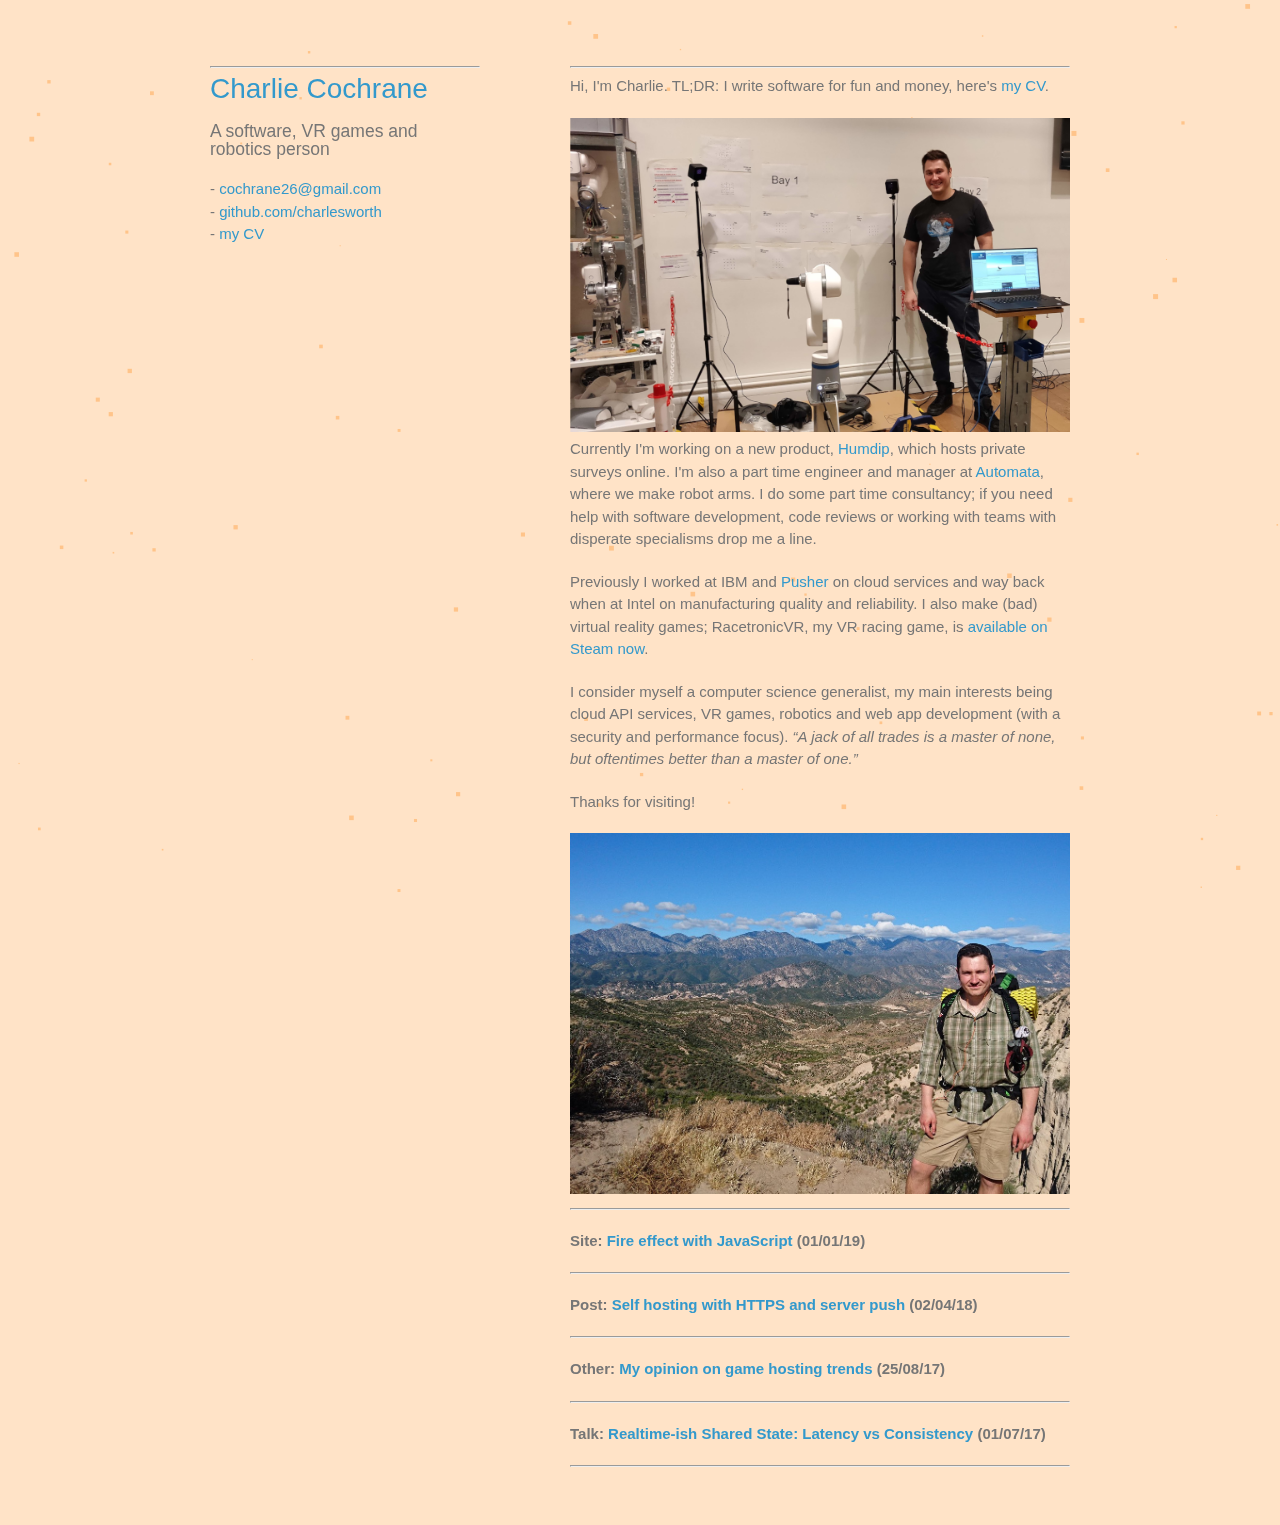
==== index.html @ d74172b3 "added digital snow!" ====
<!doctype html>
<html>

<head>
    <title>Charlie Cochrane</title>

    <meta charset="utf-8">
    <meta http-equiv="X-UA-Compatible" content="chrome=1">
    <meta name="description" content="Charles Cochrane's Personal Website and Blog">
    <meta name="author" content="Charles Cochrane">
    <link rel="icon" href="images/favicon.ico">
    <style>
        h1,h2,h3,p{margin:0 0 20px}body{background-color:#ffe3c7;padding:50px;font:15px/1.5 -apple-system,BlinkMacSystemFont,"Segoe UI",Roboto,Oxygen,Ubuntu,Cantarell,"Fira Sans","Droid Sans","Helvetica Neue",Arial,sans-serif,"Apple Color Emoji","Segoe UI Emoji","Segoe UI Symbol";color:#767676;font-weight:400}h1,h2,h3{line-height:1;font-weight:500}h1{font-size:28px}a{color:#39c;text-decoration:none}a:hover{color:#069}.wrapper{width:860px;margin:0 auto}img{max-width:100%}header{width:270px;float:left;position:fixed;-webkit-font-smoothing:subpixel-antialiased}section{width:500px;float:right;padding-bottom:50px}@media print,screen and (max-width:960px){div.wrapper{width:auto;margin:0}header,section{float:none;position:static;width:auto}header{padding:0}section{border-width:1px 0;margin:0 0 20px}}@media print,screen and (max-width:720px){body{word-wrap:break-word}header p.view{position:static}}@media print,screen and (max-width:480px){body{padding:15px}}@media print{body{padding:.4in;font-size:12pt;color:#444}}pre{background:#c5c5c5}
    </style>
    <script src="main.js"></script>
    <meta name="viewport" content="width=device-width">
</head>

<body onload="draw();">
    <div class="wrapper">

        <header>
            <hr>
            <h1><a href="https://ccochrane.com">Charlie Cochrane</a></h1>
            <h3>A software, VR games and robotics person</h3>
            <p>
                - <a href="mailto:cochrane26@gmail.com">cochrane26@gmail.com</a><br />
                - <a href="https://github.com/charlesworth">github.com/charlesworth</a><br />
                - <a href="CVCharlesCochrane.pdf">my CV</a>
            </p>
        </header>

        <section>
            <hr>

            <p>
                Hi, I'm Charlie. TL;DR: I write software for fun and money, here&apos;s <a
                    href="CVCharlesCochrane.pdf">my CV</a>.
            </p>

            <img src="images/charlie.png"
                alt="There should be a beautiful picture of me here, if there isn't then something went wrong."></img>

            <p>
                Currently I'm working on a new product, <a href="https://humdip.com">Humdip</a>, which hosts private
                surveys online.
                I'm also a part time engineer and manager at <a href="https://automata.tech" />Automata</a>, where we
                make robot arms.
                I do some part time consultancy; if you need help with software development, code reviews or working
                with teams with disperate specialisms drop me a line.
            </p>

            <p>
                Previously I worked at IBM and <a href="https://pusher.com/">Pusher</a> on cloud services and way back
                when at Intel on manufacturing quality and reliability.
                I also make (bad) virtual reality games; RacetronicVR, my VR racing game, is <a
                    href="http://store.steampowered.com/app/542790/RacetronicVR/">available on Steam now</a>.
            </p>

            <p>
                I consider myself a computer science generalist, my main interests being cloud API services, VR games,
                robotics and web app development (with a security and performance focus).
                <i>“A jack of all trades is a master of none, but oftentimes better than a master of one.”</i>
            </p>

            <p>Thanks for visiting!</p>

            <img src="images/me.jpg"
                alt="There should be a beautiful picture of me here, if there isn't then something went wrong."></img>

            <hr>

            <article>
                <h4>Site: <a href="https://charlesworth.github.io/doomFire/flames.html">Fire effect with JavaScript</a>
                    (01/01/19)</h4>
                <hr>
            </article>

            <article>
                <h4>Post: <a href="posts/self-hosting">Self hosting with HTTPS and server push</a> (02/04/18)</h4>
                <hr>
            </article>

            <article>
                <h4>Other: <a
                        href="http://www.silicon.co.uk/cloud/datacenter/data-centres-online-gaming-218765?inf_by=5aa52e14671db83b3c8b4cc3">My
                        opinion on game hosting trends</a> (25/08/17)</h4>
                <hr>
            </article>

            <article>
                <h4>Talk: <a
                        href="https://pusher.com/sessions/meetup/the-realtime-guild/realtime-ish-shared-state-latency-vs-consistency">Realtime-ish
                        Shared State: Latency vs Consistency</a> (01/07/17)</h4>
                <hr>
            </article>
        </section>

    </div>
</body>

</html>
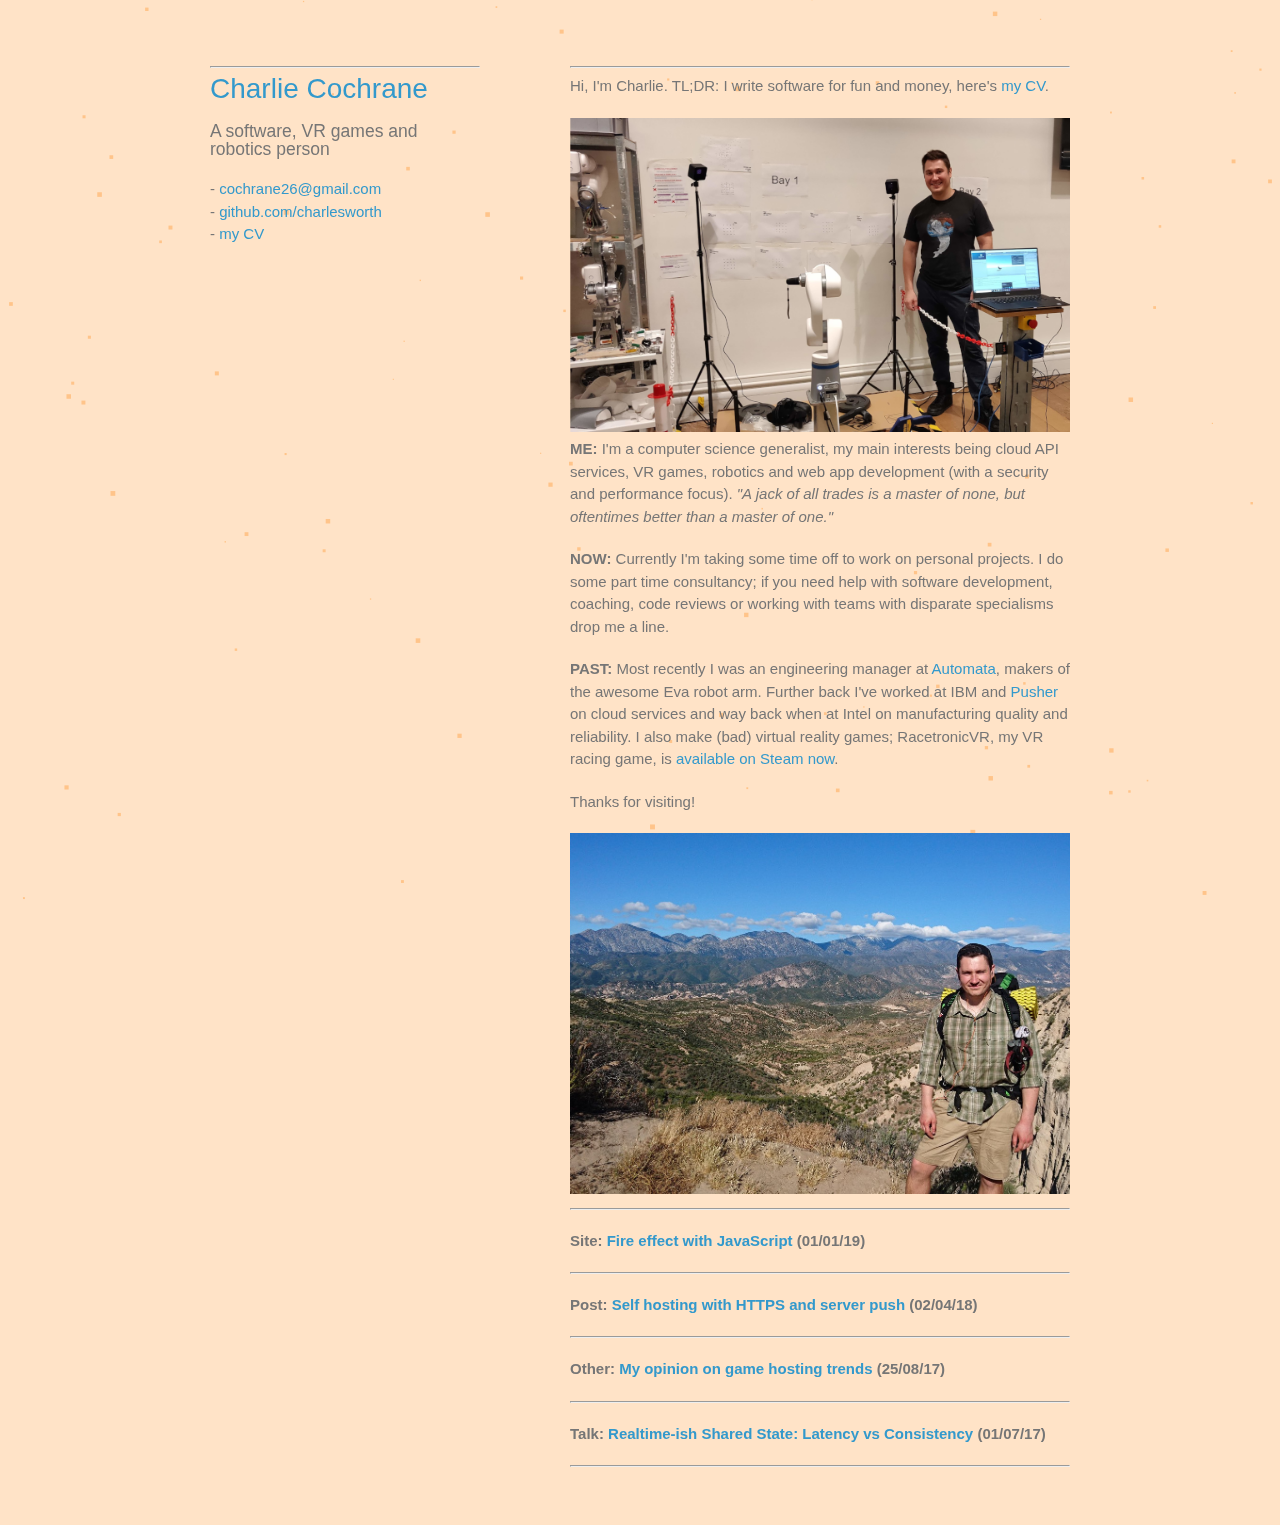
==== commit f80f75d9: "update blurb with time off" ====
--- a/index.html
+++ b/index.html
@@ -6,7 +6,7 @@
 
     <meta charset="utf-8">
     <meta http-equiv="X-UA-Compatible" content="chrome=1">
-    <meta name="description" content="Charles Cochrane's Personal Website and Blog">
+    <meta name="description" content="Charles Cochrane&apos;s Personal Website and Blog">
     <meta name="author" content="Charles Cochrane">
     <link rel="icon" href="images/favicon.ico">
     <style>
@@ -34,39 +34,42 @@
             <hr>
 
             <p>
-                Hi, I'm Charlie. TL;DR: I write software for fun and money, here&apos;s <a
+                Hi, I&apos;m Charlie. TL;DR: I write software for fun and money, here&apos;s <a
                     href="CVCharlesCochrane.pdf">my CV</a>.
             </p>
 
             <img src="images/charlie.png"
-                alt="There should be a beautiful picture of me here, if there isn't then something went wrong."></img>
+                alt="There should be a beautiful picture of me here, if there isn&apos;t then something went wrong."></img>
 
             <p>
-                Currently I'm working on a new product, <a href="https://humdip.com">Humdip</a>, which hosts private
-                surveys online.
-                I'm also a part time engineer and manager at <a href="https://automata.tech" />Automata</a>, where we
-                make robot arms.
-                I do some part time consultancy; if you need help with software development, code reviews or working
-                with teams with disperate specialisms drop me a line.
+                <b>ME:</b> I&apos;m a computer science generalist, my main interests being cloud API services, VR games,
+                robotics and web app development (with a security and performance focus).
+                <i>&quot;A jack of all trades is a master of none, but oftentimes better than a master of one.&quot;</i>
             </p>
 
             <p>
-                Previously I worked at IBM and <a href="https://pusher.com/">Pusher</a> on cloud services and way back
+                <b>NOW:</b> Currently I&apos;m taking some time off to work on personal projects.
+                I do some part time consultancy; if you need help with software development, coaching, code reviews or
+                working
+                with teams with disparate specialisms drop me a line.
+            </p>
+
+            <p>
+                <b>PAST:</b> Most recently I was an engineering manager at <a
+                    href="https://automata.tech">Automata</a>, makers of
+                the awesome
+                Eva robot arm. Further back I&apos;ve worked at IBM and <a href="https://pusher.com/">Pusher</a> on
+                cloud
+                services and way back
                 when at Intel on manufacturing quality and reliability.
                 I also make (bad) virtual reality games; RacetronicVR, my VR racing game, is <a
                     href="http://store.steampowered.com/app/542790/RacetronicVR/">available on Steam now</a>.
             </p>
 
-            <p>
-                I consider myself a computer science generalist, my main interests being cloud API services, VR games,
-                robotics and web app development (with a security and performance focus).
-                <i>“A jack of all trades is a master of none, but oftentimes better than a master of one.”</i>
-            </p>
-
             <p>Thanks for visiting!</p>
 
             <img src="images/me.jpg"
-                alt="There should be a beautiful picture of me here, if there isn't then something went wrong."></img>
+                alt="There should be a beautiful picture of me here, if there isn&apos;t then something went wrong."></img>
 
             <hr>
 
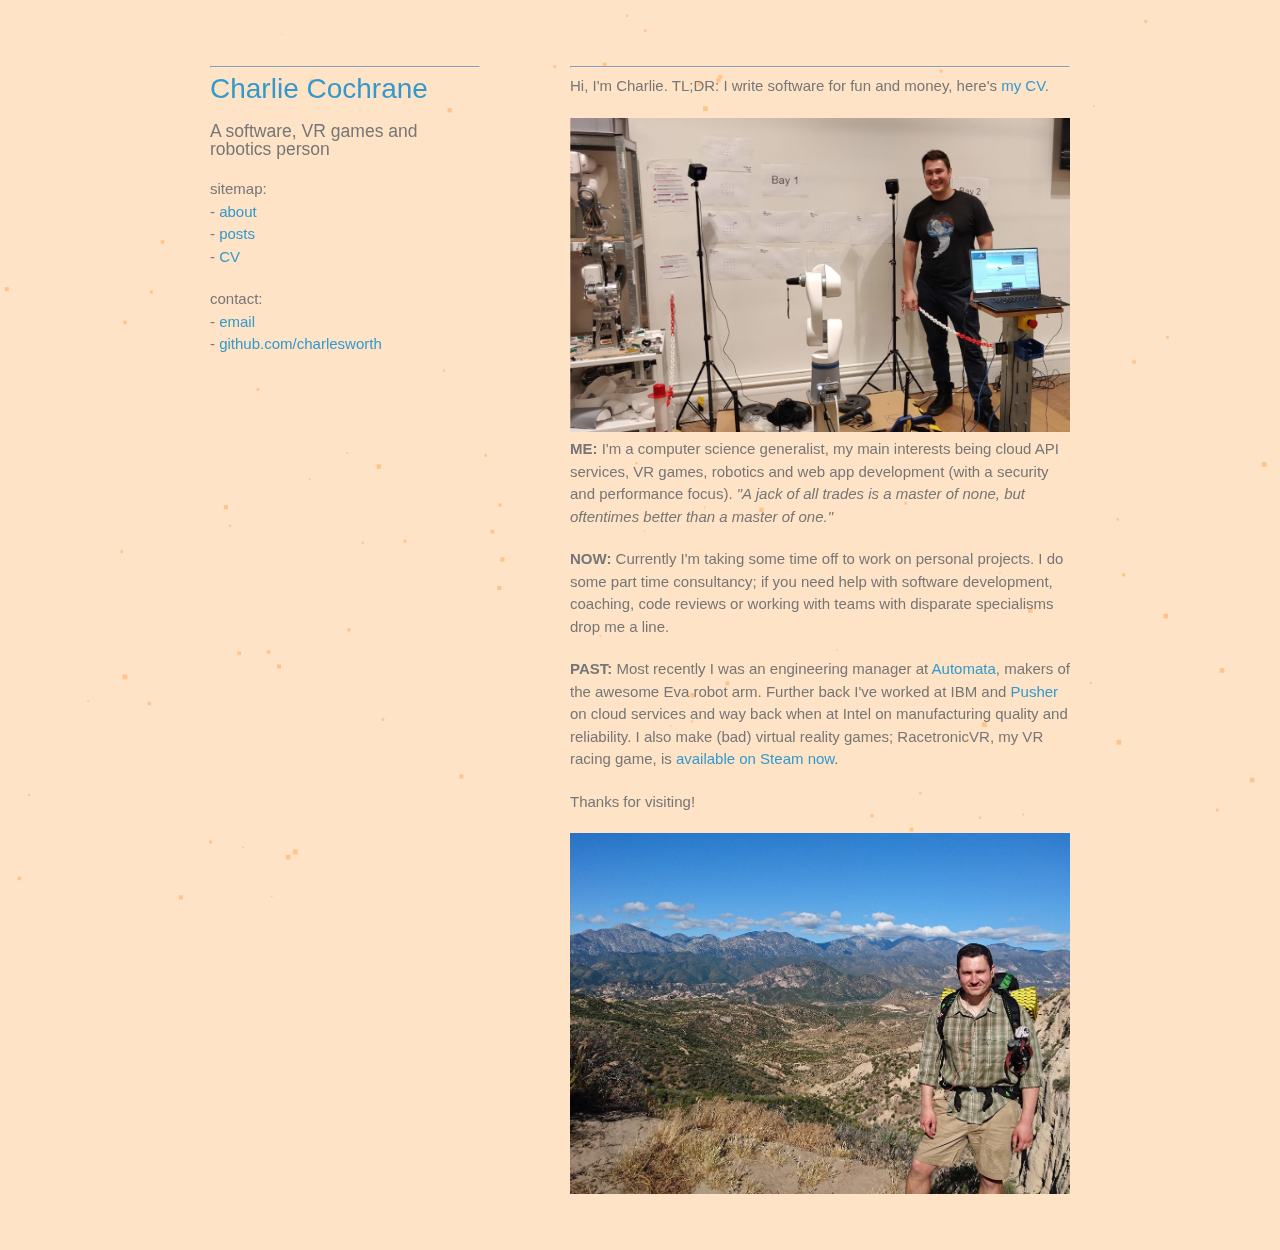
==== commit 92e27b8e: "added seperate posts page and use css file" ====
--- a/index.html
+++ b/index.html
@@ -8,11 +8,9 @@
     <meta http-equiv="X-UA-Compatible" content="chrome=1">
     <meta name="description" content="Charles Cochrane&apos;s Personal Website and Blog">
     <meta name="author" content="Charles Cochrane">
-    <link rel="icon" href="images/favicon.ico">
-    <style>
-        h1,h2,h3,p{margin:0 0 20px}body{background-color:#ffe3c7;padding:50px;font:15px/1.5 -apple-system,BlinkMacSystemFont,"Segoe UI",Roboto,Oxygen,Ubuntu,Cantarell,"Fira Sans","Droid Sans","Helvetica Neue",Arial,sans-serif,"Apple Color Emoji","Segoe UI Emoji","Segoe UI Symbol";color:#767676;font-weight:400}h1,h2,h3{line-height:1;font-weight:500}h1{font-size:28px}a{color:#39c;text-decoration:none}a:hover{color:#069}.wrapper{width:860px;margin:0 auto}img{max-width:100%}header{width:270px;float:left;position:fixed;-webkit-font-smoothing:subpixel-antialiased}section{width:500px;float:right;padding-bottom:50px}@media print,screen and (max-width:960px){div.wrapper{width:auto;margin:0}header,section{float:none;position:static;width:auto}header{padding:0}section{border-width:1px 0;margin:0 0 20px}}@media print,screen and (max-width:720px){body{word-wrap:break-word}header p.view{position:static}}@media print,screen and (max-width:480px){body{padding:15px}}@media print{body{padding:.4in;font-size:12pt;color:#444}}pre{background:#c5c5c5}
-    </style>
-    <script src="main.js"></script>
+    <link rel="icon" href="/images/favicon.ico">
+    <link rel="stylesheet" href="/css/style.css">
+    <script src="/js/main.js"></script>
     <meta name="viewport" content="width=device-width">
 </head>
 
@@ -21,12 +19,18 @@
 
         <header>
             <hr>
-            <h1><a href="https://ccochrane.com">Charlie Cochrane</a></h1>
+            <h1><a href="/">Charlie Cochrane</a></h1>
             <h3>A software, VR games and robotics person</h3>
             <p>
-                - <a href="mailto:cochrane26@gmail.com">cochrane26@gmail.com</a><br />
+                sitemap:<br />
+                - <a href="/" active>about</a><br />
+                - <a href="/articles.html">posts</a><br />
+                - <a href="/CVCharlesCochrane.pdf">CV</a><br />
+            </p>
+            <p>
+                contact:<br />
+                - <a href="mailto:cochrane26@gmail.com">email</a><br />
                 - <a href="https://github.com/charlesworth">github.com/charlesworth</a><br />
-                - <a href="CVCharlesCochrane.pdf">my CV</a>
             </p>
         </header>
 
@@ -35,10 +39,10 @@
 
             <p>
                 Hi, I&apos;m Charlie. TL;DR: I write software for fun and money, here&apos;s <a
-                    href="CVCharlesCochrane.pdf">my CV</a>.
+                    href="/CVCharlesCochrane.pdf">my CV</a>.
             </p>
 
-            <img src="images/charlie.png"
+            <img src="/images/charlie.png"
                 alt="There should be a beautiful picture of me here, if there isn&apos;t then something went wrong."></img>
 
             <p>
@@ -68,35 +72,9 @@
 
             <p>Thanks for visiting!</p>
 
-            <img src="images/me.jpg"
+            <img src="/images/me.jpg"
                 alt="There should be a beautiful picture of me here, if there isn&apos;t then something went wrong."></img>
 
-            <hr>
-
-            <article>
-                <h4>Site: <a href="https://charlesworth.github.io/doomFire/flames.html">Fire effect with JavaScript</a>
-                    (01/01/19)</h4>
-                <hr>
-            </article>
-
-            <article>
-                <h4>Post: <a href="posts/self-hosting">Self hosting with HTTPS and server push</a> (02/04/18)</h4>
-                <hr>
-            </article>
-
-            <article>
-                <h4>Other: <a
-                        href="http://www.silicon.co.uk/cloud/datacenter/data-centres-online-gaming-218765?inf_by=5aa52e14671db83b3c8b4cc3">My
-                        opinion on game hosting trends</a> (25/08/17)</h4>
-                <hr>
-            </article>
-
-            <article>
-                <h4>Talk: <a
-                        href="https://pusher.com/sessions/meetup/the-realtime-guild/realtime-ish-shared-state-latency-vs-consistency">Realtime-ish
-                        Shared State: Latency vs Consistency</a> (01/07/17)</h4>
-                <hr>
-            </article>
         </section>
 
     </div>
--- a/css/style.css
+++ b/css/style.css
@@ -0,0 +1,110 @@
+h1,
+h2,
+h3,
+p {
+    margin: 0 0 20px
+}
+
+body {
+    background-color: #ffe3c7;
+    padding: 50px;
+    font: 15px/1.5 -apple-system, BlinkMacSystemFont, "Segoe UI", Roboto, Oxygen, Ubuntu, Cantarell, "Fira Sans", "Droid Sans", "Helvetica Neue", Arial, sans-serif, "Apple Color Emoji", "Segoe UI Emoji", "Segoe UI Symbol";
+    color: #767676;
+    font-weight: 400
+}
+
+h1,
+h2,
+h3 {
+    line-height: 1;
+    font-weight: 500
+}
+
+h1 {
+    font-size: 28px
+}
+
+a {
+    color: #39c;
+    text-decoration: none
+}
+
+a:hover {
+    color: #069
+}
+
+.wrapper {
+    width: 860px;
+    margin: 0 auto
+}
+
+img {
+    max-width: 100%
+}
+
+header {
+    width: 270px;
+    float: left;
+    position: fixed;
+    -webkit-font-smoothing: subpixel-antialiased
+}
+
+section {
+    width: 500px;
+    float: right;
+    padding-bottom: 50px
+}
+
+@media print,
+screen and (max-width:960px) {
+    div.wrapper {
+        width: auto;
+        margin: 0
+    }
+
+    header,
+    section {
+        float: none;
+        position: static;
+        width: auto
+    }
+
+    header {
+        padding: 0
+    }
+
+    section {
+        border-width: 1px 0;
+        margin: 0 0 20px
+    }
+}
+
+@media print,
+screen and (max-width:720px) {
+    body {
+        word-wrap: break-word
+    }
+
+    header p.view {
+        position: static
+    }
+}
+
+@media print,
+screen and (max-width:480px) {
+    body {
+        padding: 15px
+    }
+}
+
+@media print {
+    body {
+        padding: .4in;
+        font-size: 12pt;
+        color: #444
+    }
+}
+
+pre {
+    background: #c5c5c5
+}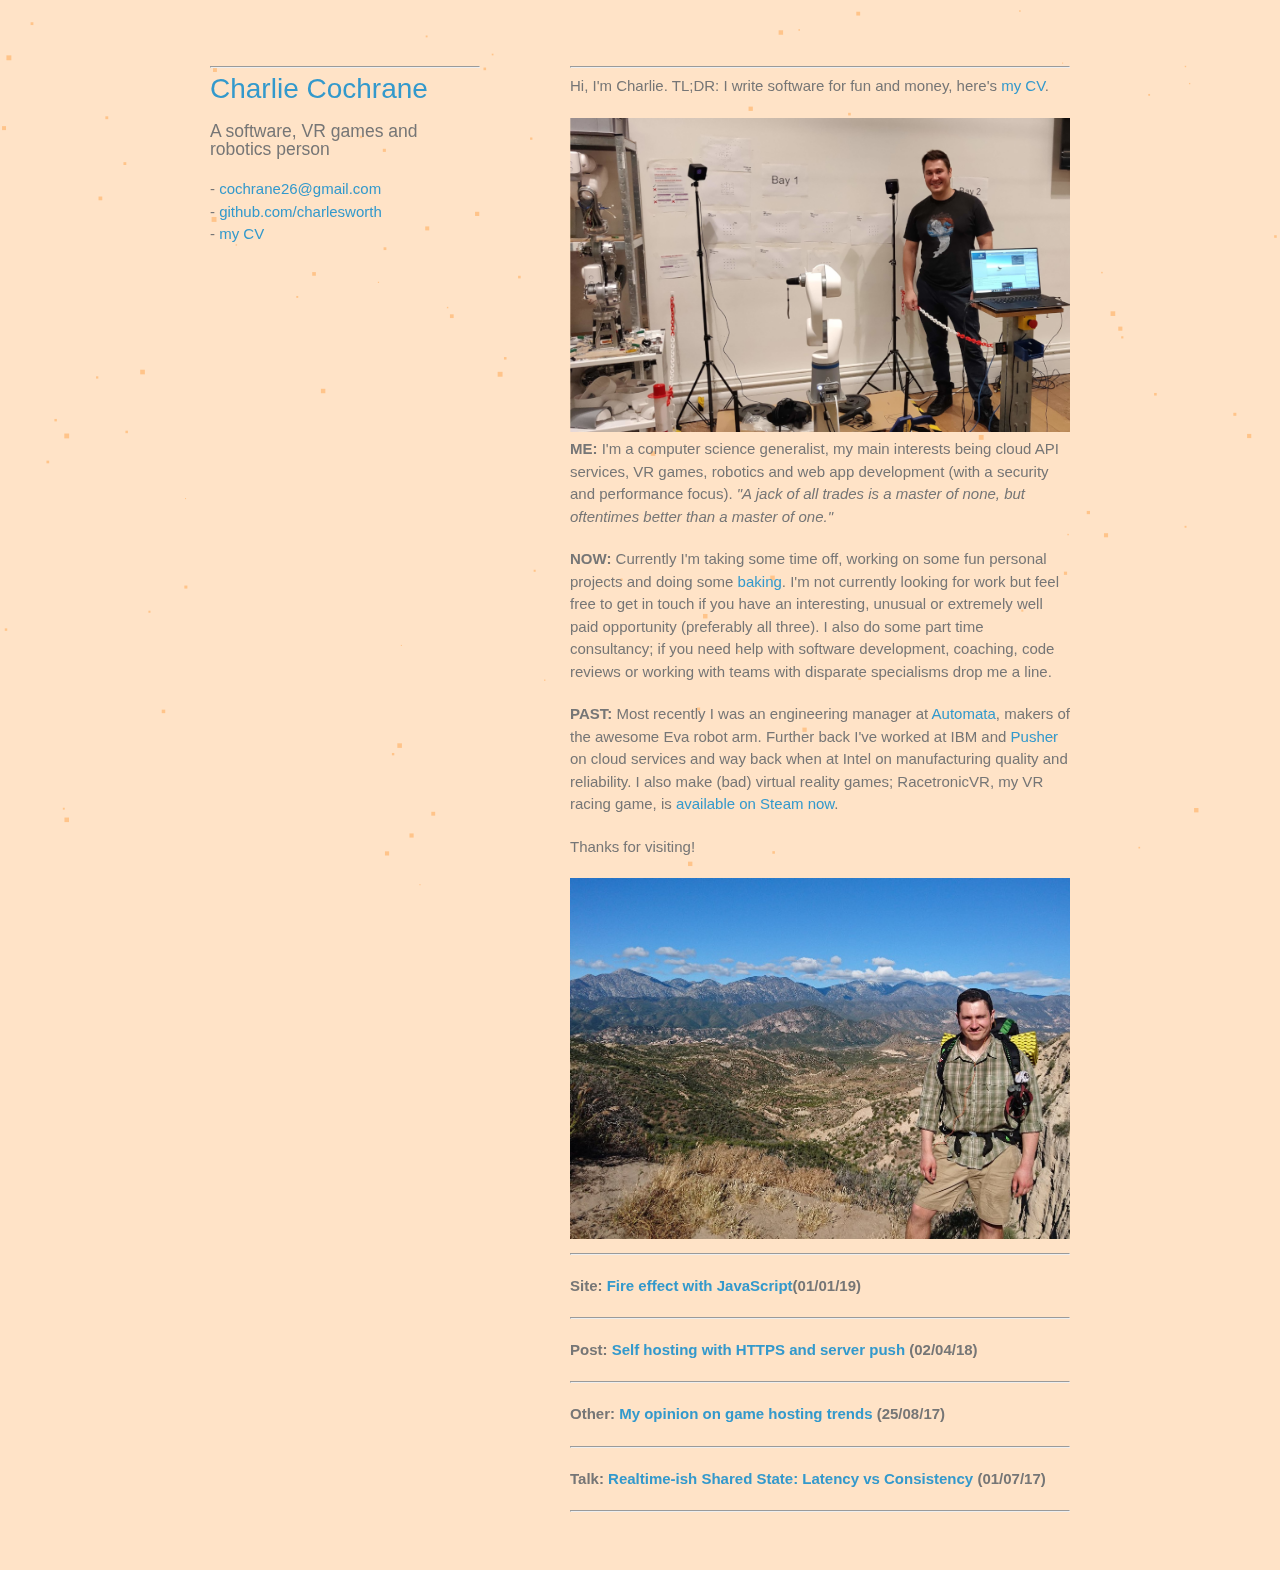
==== commit 6f199708: "updated CV for 2021" ====
--- a/index.html
+++ b/index.html
@@ -8,9 +8,11 @@
     <meta http-equiv="X-UA-Compatible" content="chrome=1">
     <meta name="description" content="Charles Cochrane&apos;s Personal Website and Blog">
     <meta name="author" content="Charles Cochrane">
-    <link rel="icon" href="/images/favicon.ico">
-    <link rel="stylesheet" href="/css/style.css">
-    <script src="/js/main.js"></script>
+    <link rel="icon" href="images/favicon.ico">
+    <style>
+        h1,h2,h3,p{margin:0 0 20px}body{background-color:#ffe3c7;padding:50px;font:15px/1.5 -apple-system,BlinkMacSystemFont,"Segoe UI",Roboto,Oxygen,Ubuntu,Cantarell,"Fira Sans","Droid Sans","Helvetica Neue",Arial,sans-serif,"Apple Color Emoji","Segoe UI Emoji","Segoe UI Symbol";color:#767676;font-weight:400}h1,h2,h3{line-height:1;font-weight:500}h1{font-size:28px}a{color:#39c;text-decoration:none}a:hover{color:#069}.wrapper{width:860px;margin:0 auto}img{max-width:100%}header{width:270px;float:left;position:fixed;-webkit-font-smoothing:subpixel-antialiased}section{width:500px;float:right;padding-bottom:50px}@media print,screen and (max-width:960px){div.wrapper{width:auto;margin:0}header,section{float:none;position:static;width:auto}header{padding:0}section{border-width:1px 0;margin:0 0 20px}}@media print,screen and (max-width:720px){body{word-wrap:break-word}header p.view{position:static}}@media print,screen and (max-width:480px){body{padding:15px}}@media print{body{padding:.4in;font-size:12pt;color:#444}}pre{background:#c5c5c5}
+    </style>
+    <script src="main.js"></script>
     <meta name="viewport" content="width=device-width">
 </head>
 
@@ -19,18 +21,12 @@
 
         <header>
             <hr>
-            <h1><a href="/">Charlie Cochrane</a></h1>
+            <h1><a href="https://ccochrane.com">Charlie Cochrane</a></h1>
             <h3>A software, VR games and robotics person</h3>
             <p>
-                sitemap:<br />
-                - <a href="/" active>about</a><br />
-                - <a href="/articles.html">posts</a><br />
-                - <a href="/CVCharlesCochrane.pdf">CV</a><br />
-            </p>
-            <p>
-                contact:<br />
-                - <a href="mailto:cochrane26@gmail.com">email</a><br />
+                - <a href="mailto:cochrane26@gmail.com">cochrane26@gmail.com</a><br />
                 - <a href="https://github.com/charlesworth">github.com/charlesworth</a><br />
+                - <a href="CVCharlesCochrane.pdf">my CV</a>
             </p>
         </header>
 
@@ -38,43 +34,48 @@
             <hr>
 
             <p>
-                Hi, I&apos;m Charlie. TL;DR: I write software for fun and money, here&apos;s <a
-                    href="/CVCharlesCochrane.pdf">my CV</a>.
+                Hi, I&apos;m Charlie. TL;DR: I write software for fun and money, here&apos;s <a href="CVCharlesCochrane.pdf">my CV</a>.
             </p>
 
-            <img src="/images/charlie.png"
-                alt="There should be a beautiful picture of me here, if there isn&apos;t then something went wrong."></img>
+            <img src="images/charlie.png" alt="There should be a beautiful picture of me here, if there isn&apos;t then something went wrong."></img>
 
             <p>
-                <b>ME:</b> I&apos;m a computer science generalist, my main interests being cloud API services, VR games,
-                robotics and web app development (with a security and performance focus).
-                <i>&quot;A jack of all trades is a master of none, but oftentimes better than a master of one.&quot;</i>
+                <b>ME:</b> I&apos;m a computer science generalist, my main interests being cloud API services, VR games, robotics and web app development (with a security and performance focus). <i>&quot;A jack of all trades is a master of none, but oftentimes better than a master of one.&quot;</i>
             </p>
 
             <p>
-                <b>NOW:</b> Currently I&apos;m taking some time off to work on personal projects.
-                I do some part time consultancy; if you need help with software development, coaching, code reviews or
-                working
-                with teams with disparate specialisms drop me a line.
+                <b>NOW:</b> Currently I&apos;m taking some time off, working on some fun personal projects and doing some <a href="https://roguetreats.com">baking</a>. I&apos;m not currently looking for work but feel free to get in touch if you have an interesting, unusual or extremely well paid opportunity (preferably all three). I also do some part time consultancy; if you need help with software development, coaching, code reviews or working with teams with disparate specialisms drop me a line.
             </p>
 
             <p>
-                <b>PAST:</b> Most recently I was an engineering manager at <a
-                    href="https://automata.tech">Automata</a>, makers of
-                the awesome
-                Eva robot arm. Further back I&apos;ve worked at IBM and <a href="https://pusher.com/">Pusher</a> on
-                cloud
-                services and way back
-                when at Intel on manufacturing quality and reliability.
-                I also make (bad) virtual reality games; RacetronicVR, my VR racing game, is <a
-                    href="http://store.steampowered.com/app/542790/RacetronicVR/">available on Steam now</a>.
+                <b>PAST:</b> Most recently I was an engineering manager at <a href="https://automata.tech">Automata</a>, makers of the awesome Eva robot arm. Further back I&apos;ve worked at IBM and <a href="https://pusher.com/">Pusher</a> on cloud services and way back when at Intel on manufacturing quality and reliability. I also make (bad) virtual reality games; RacetronicVR, my VR racing game, is <a href="http://store.steampowered.com/app/542790/RacetronicVR/">available on Steam now</a>.
             </p>
 
             <p>Thanks for visiting!</p>
 
-            <img src="/images/me.jpg"
-                alt="There should be a beautiful picture of me here, if there isn&apos;t then something went wrong."></img>
+            <img src="images/me.jpg" alt="There should be a beautiful picture of me here, if there isn&apos;t then something went wrong."></img>
 
+            <hr>
+
+            <article>
+                <h4>Site: <a href="https://charlesworth.github.io/doomFire/flames.html">Fire effect with JavaScript</a>(01/01/19)</h4>
+                <hr>
+            </article>
+
+            <article>
+                <h4>Post: <a href="posts/self-hosting">Self hosting with HTTPS and server push</a> (02/04/18)</h4>
+                <hr>
+            </article>
+
+            <article>
+                <h4>Other: <a href="http://www.silicon.co.uk/cloud/datacenter/data-centres-online-gaming-218765?inf_by=5aa52e14671db83b3c8b4cc3">My opinion on game hosting trends</a> (25/08/17)</h4>
+                <hr>
+            </article>
+
+            <article>
+                <h4>Talk: <a href="https://pusher.com/sessions/meetup/the-realtime-guild/realtime-ish-shared-state-latency-vs-consistency">Realtime-ish Shared State: Latency vs Consistency</a> (01/07/17)</h4>
+                <hr>
+            </article>
         </section>
 
     </div>
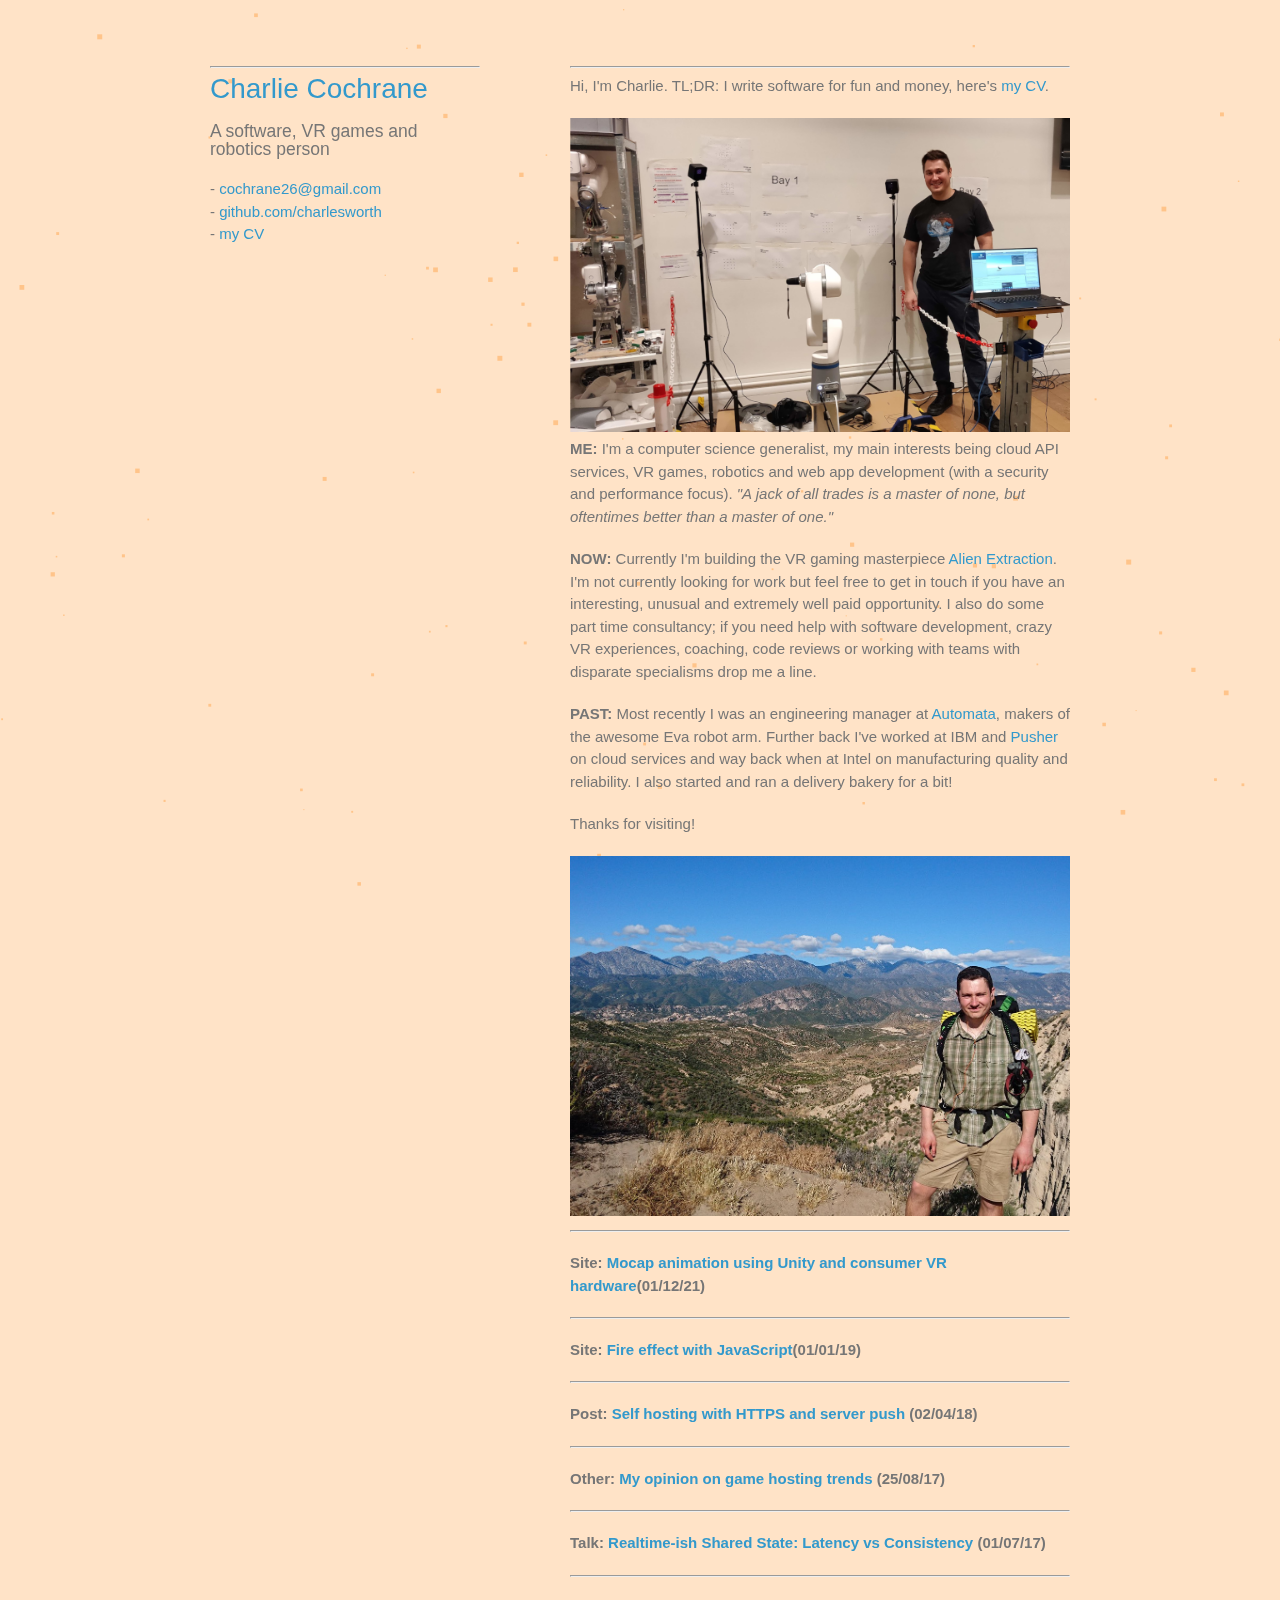
==== commit 0b307e78: "updated CV and website with VR stuff" ====
--- a/index.html
+++ b/index.html
@@ -44,11 +44,11 @@
             </p>
 
             <p>
-                <b>NOW:</b> Currently I&apos;m taking some time off, working on some fun personal projects and doing some <a href="https://roguetreats.com">baking</a>. I&apos;m not currently looking for work but feel free to get in touch if you have an interesting, unusual or extremely well paid opportunity (preferably all three). I also do some part time consultancy; if you need help with software development, coaching, code reviews or working with teams with disparate specialisms drop me a line.
+                <b>NOW:</b> Currently I&apos;m building the VR gaming masterpiece <a href="https://alienextraction.com">Alien Extraction</a>. I&apos;m not currently looking for work but feel free to get in touch if you have an interesting, unusual and extremely well paid opportunity. I also do some part time consultancy; if you need help with software development, crazy VR experiences, coaching, code reviews or working with teams with disparate specialisms drop me a line.
             </p>
 
             <p>
-                <b>PAST:</b> Most recently I was an engineering manager at <a href="https://automata.tech">Automata</a>, makers of the awesome Eva robot arm. Further back I&apos;ve worked at IBM and <a href="https://pusher.com/">Pusher</a> on cloud services and way back when at Intel on manufacturing quality and reliability. I also make (bad) virtual reality games; RacetronicVR, my VR racing game, is <a href="http://store.steampowered.com/app/542790/RacetronicVR/">available on Steam now</a>.
+                <b>PAST:</b> Most recently I was an engineering manager at <a href="https://automata.tech">Automata</a>, makers of the awesome Eva robot arm. Further back I&apos;ve worked at IBM and <a href="https://pusher.com/">Pusher</a> on cloud services and way back when at Intel on manufacturing quality and reliability. I also started and ran a delivery bakery for a bit!
             </p>
 
             <p>Thanks for visiting!</p>
@@ -56,6 +56,11 @@
             <img src="images/me.jpg" alt="There should be a beautiful picture of me here, if there isn&apos;t then something went wrong."></img>
 
             <hr>
+
+            <article>
+                <h4>Site: <a href="https://www.youtube.com/watch?v=6lBkgr-asLs">Mocap animation using Unity and consumer VR hardware</a>(01/12/21)</h4>
+                <hr>
+            </article>
 
             <article>
                 <h4>Site: <a href="https://charlesworth.github.io/doomFire/flames.html">Fire effect with JavaScript</a>(01/01/19)</h4>
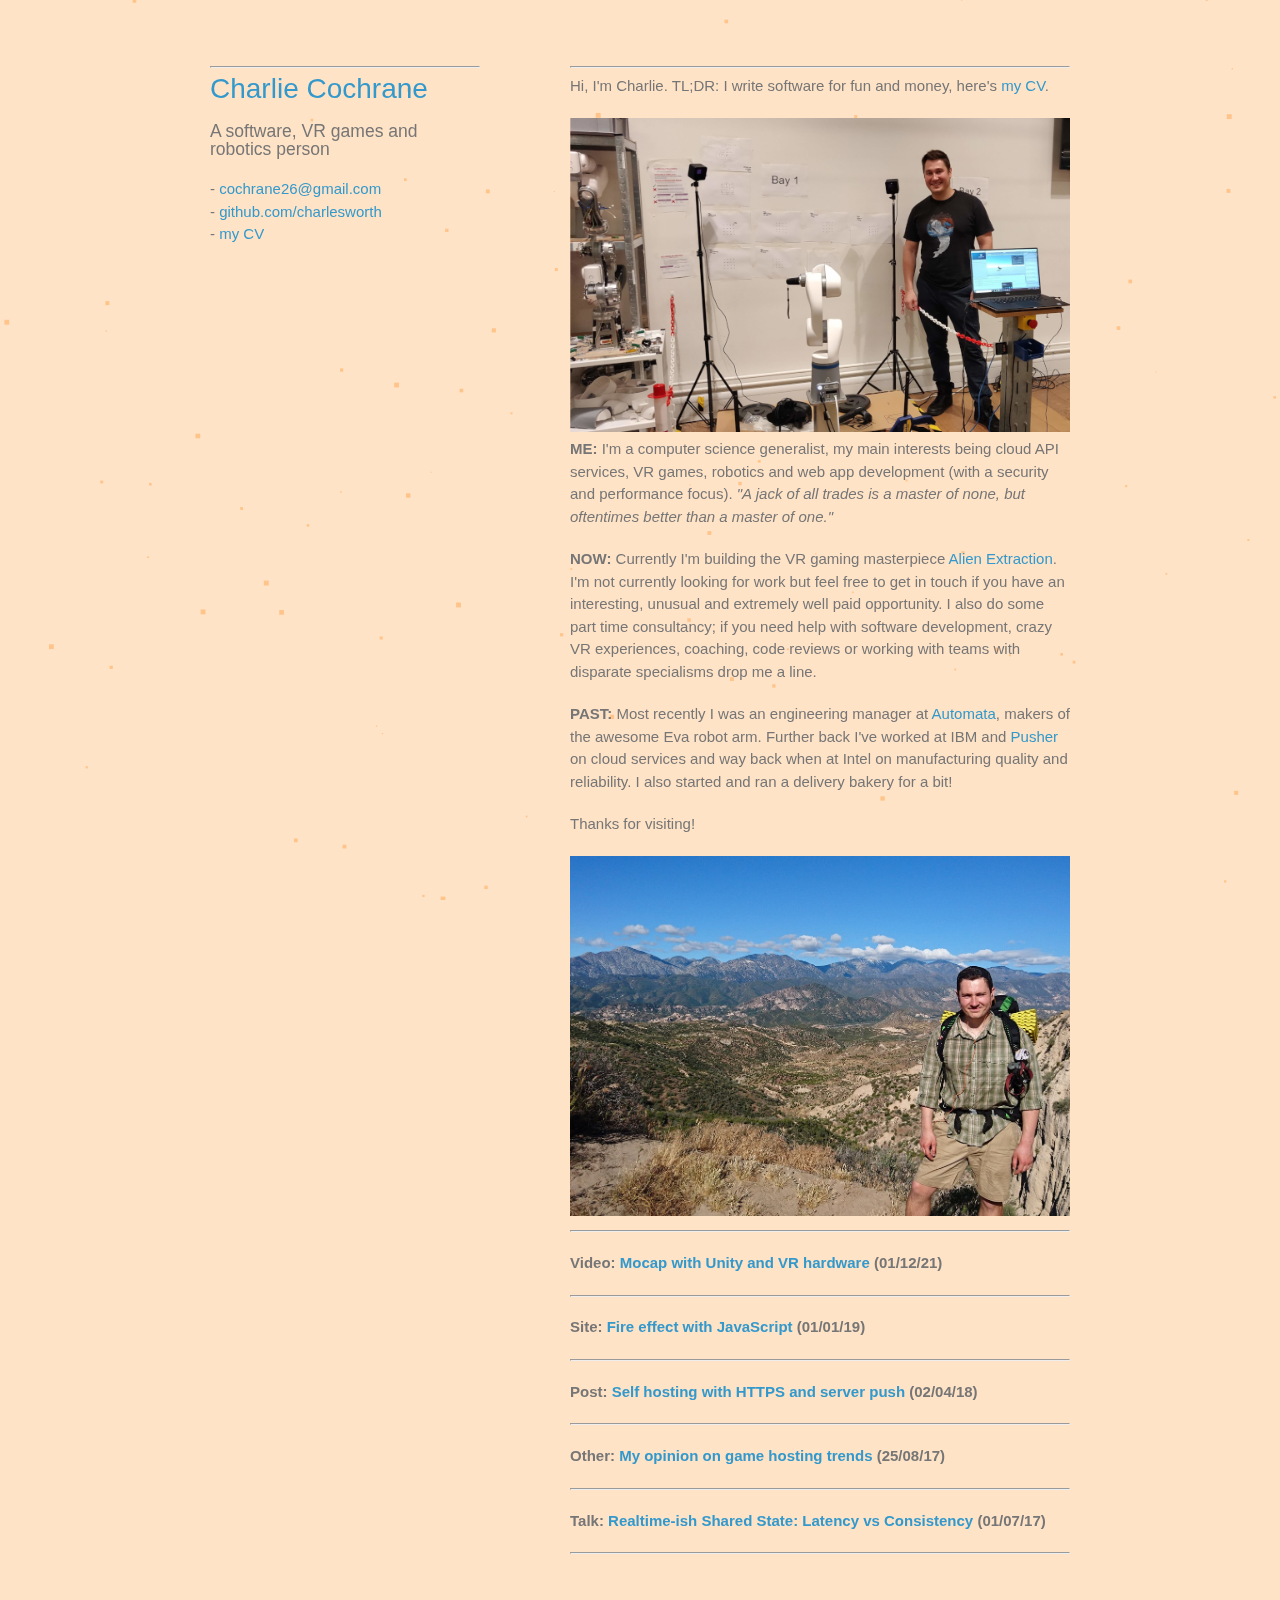
==== commit 6e7255bc: "fixed new article title" ====
--- a/index.html
+++ b/index.html
@@ -58,12 +58,12 @@
             <hr>
 
             <article>
-                <h4>Site: <a href="https://www.youtube.com/watch?v=6lBkgr-asLs">Mocap animation using Unity and consumer VR hardware</a>(01/12/21)</h4>
+                <h4>Video: <a href="https://www.youtube.com/watch?v=6lBkgr-asLs">Mocap with Unity and VR hardware</a> (01/12/21)</h4>
                 <hr>
             </article>
 
             <article>
-                <h4>Site: <a href="https://charlesworth.github.io/doomFire/flames.html">Fire effect with JavaScript</a>(01/01/19)</h4>
+                <h4>Site: <a href="https://charlesworth.github.io/doomFire/flames.html">Fire effect with JavaScript</a> (01/01/19)</h4>
                 <hr>
             </article>
 
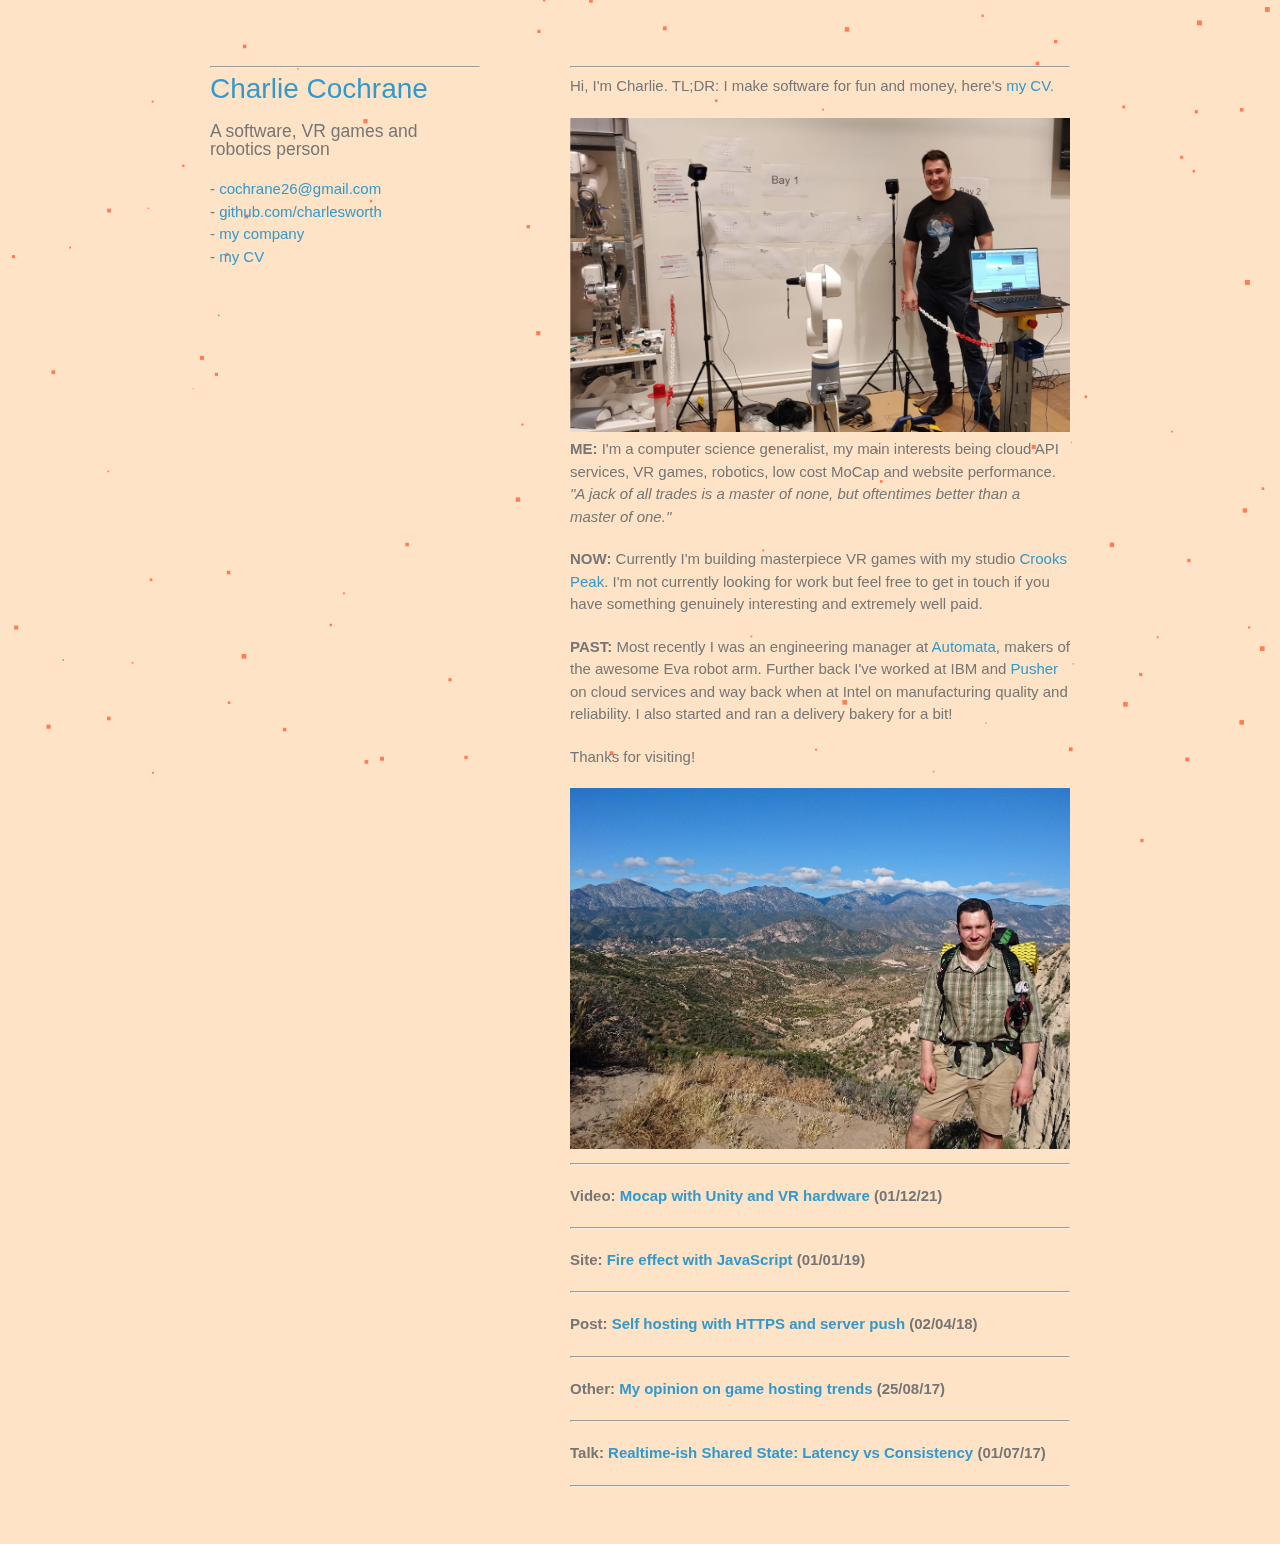
==== commit 68029dd9: "updated my personal blurb" ====
--- a/index.html
+++ b/index.html
@@ -26,6 +26,7 @@
             <p>
                 - <a href="mailto:cochrane26@gmail.com">cochrane26@gmail.com</a><br />
                 - <a href="https://github.com/charlesworth">github.com/charlesworth</a><br />
+                - <a href="https://crookspeak.com">my company</a><br />
                 - <a href="CVCharlesCochrane.pdf">my CV</a>
             </p>
         </header>
@@ -34,18 +35,17 @@
             <hr>
 
             <p>
-                Hi, I&apos;m Charlie. TL;DR: I write software for fun and money, here&apos;s <a href="CVCharlesCochrane.pdf">my CV</a>.
+                Hi, I&apos;m Charlie. TL;DR: I make software for fun and money, here&apos;s <a href="CVCharlesCochrane.pdf">my CV</a>.
             </p>
 
             <img src="images/charlie.png" alt="There should be a beautiful picture of me here, if there isn&apos;t then something went wrong."></img>
 
             <p>
-                <b>ME:</b> I&apos;m a computer science generalist, my main interests being cloud API services, VR games, robotics and web app development (with a security and performance focus). <i>&quot;A jack of all trades is a master of none, but oftentimes better than a master of one.&quot;</i>
+                <b>ME:</b> I&apos;m a computer science generalist, my main interests being cloud API services, VR games, robotics, low cost MoCap and website performance. <i>&quot;A jack of all trades is a master of none, but oftentimes better than a master of one.&quot;</i>
             </p>
 
             <p>
-                <b>NOW:</b> Currently I&apos;m building the VR gaming masterpiece <a href="https://alienextraction.com">Alien Extraction</a>. I&apos;m not currently looking for work but feel free to get in touch if you have an interesting, unusual and extremely well paid opportunity. I also do some part time consultancy; if you need help with software development, crazy VR experiences, coaching, code reviews or working with teams with disparate specialisms drop me a line.
-            </p>
+                <b>NOW:</b> Currently I&apos;m building masterpiece VR games with my studio <a href="https://crookspeak.com">Crooks Peak</a>. I&apos;m not currently looking for work but feel free to get in touch if you have something genuinely interesting and extremely well paid.            </p>
 
             <p>
                 <b>PAST:</b> Most recently I was an engineering manager at <a href="https://automata.tech">Automata</a>, makers of the awesome Eva robot arm. Further back I&apos;ve worked at IBM and <a href="https://pusher.com/">Pusher</a> on cloud services and way back when at Intel on manufacturing quality and reliability. I also started and ran a delivery bakery for a bit!
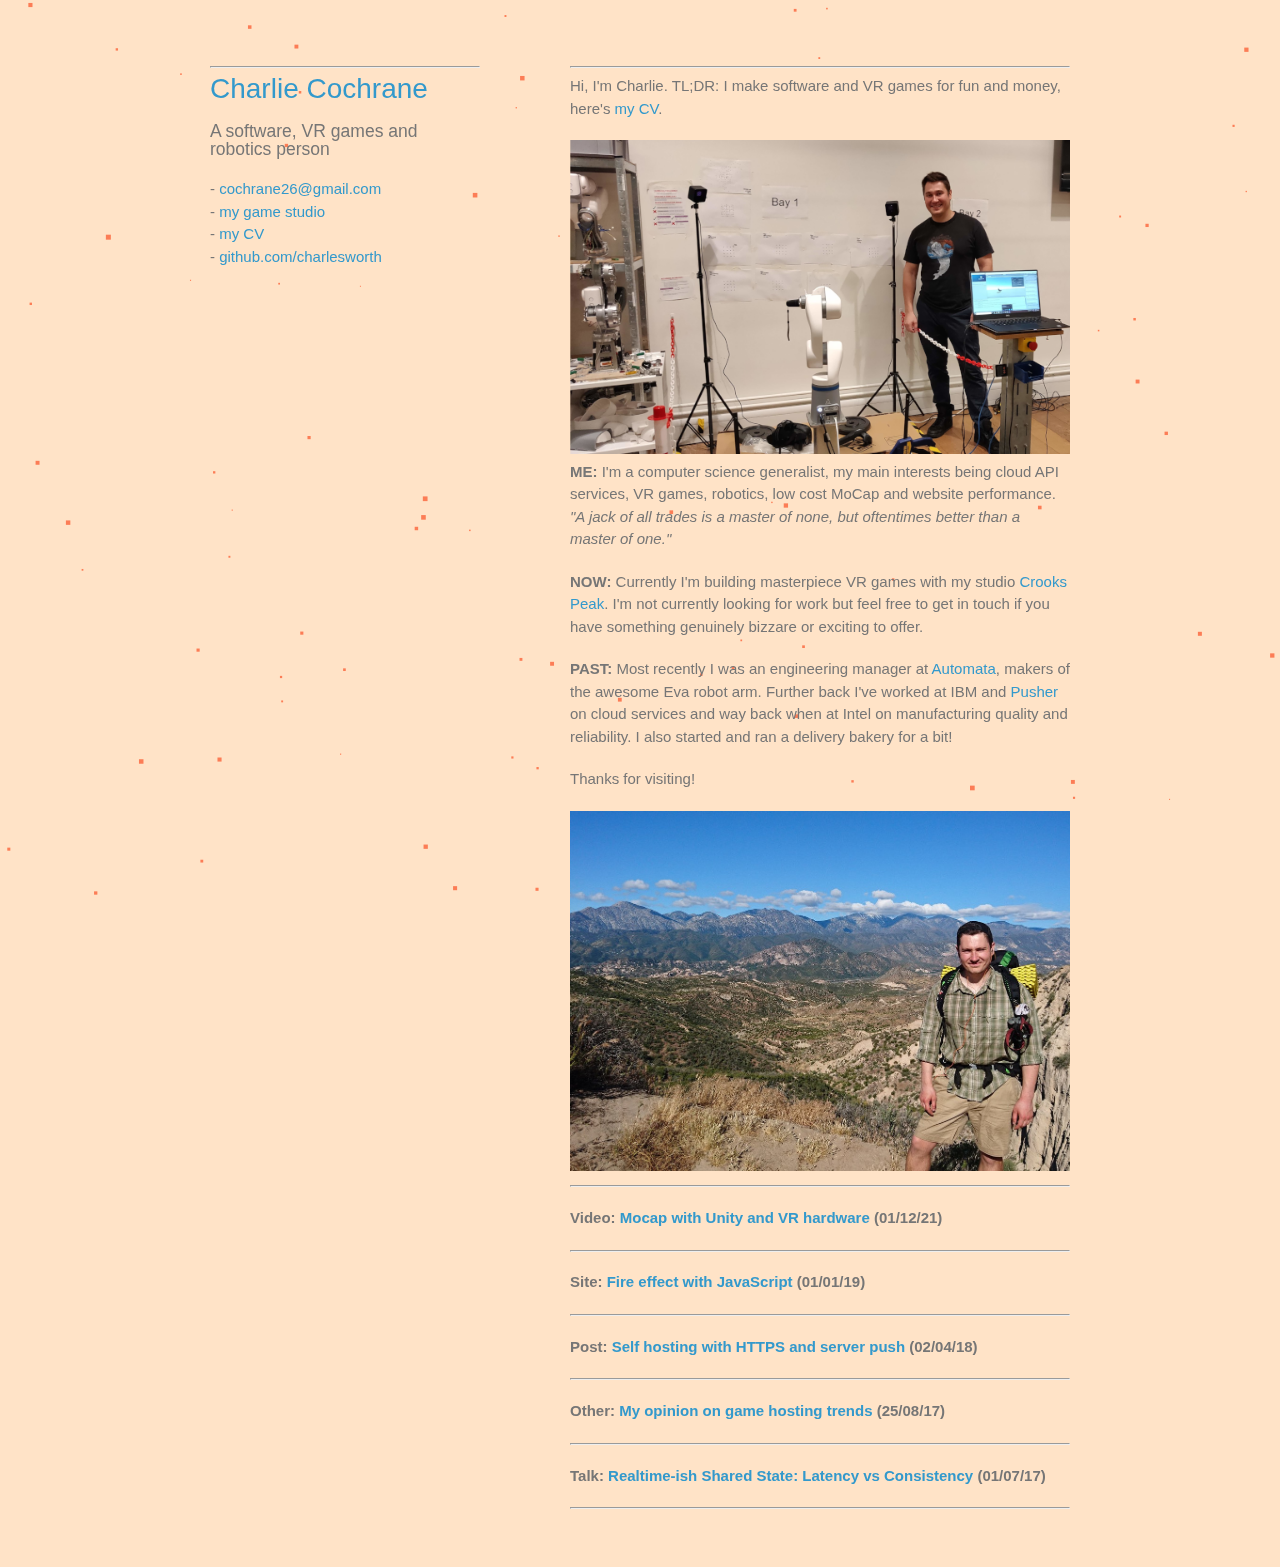
==== commit 60fd9c59: "updated website and CV for 2024" ====
--- a/index.html
+++ b/index.html
@@ -25,9 +25,9 @@
             <h3>A software, VR games and robotics person</h3>
             <p>
                 - <a href="mailto:cochrane26@gmail.com">cochrane26@gmail.com</a><br />
-                - <a href="https://github.com/charlesworth">github.com/charlesworth</a><br />
-                - <a href="https://crookspeak.com">my company</a><br />
-                - <a href="CVCharlesCochrane.pdf">my CV</a>
+                - <a href="https://crookspeak.com">my game studio</a><br />
+                - <a href="CVCharlesCochrane.pdf">my CV</a><br />
+                - <a href="https://github.com/charlesworth">github.com/charlesworth</a>
             </p>
         </header>
 
@@ -35,7 +35,7 @@
             <hr>
 
             <p>
-                Hi, I&apos;m Charlie. TL;DR: I make software for fun and money, here&apos;s <a href="CVCharlesCochrane.pdf">my CV</a>.
+                Hi, I&apos;m Charlie. TL;DR: I make software and VR games for fun and money, here&apos;s <a href="CVCharlesCochrane.pdf">my CV</a>.
             </p>
 
             <img src="images/charlie.png" alt="There should be a beautiful picture of me here, if there isn&apos;t then something went wrong."></img>
@@ -45,7 +45,7 @@
             </p>
 
             <p>
-                <b>NOW:</b> Currently I&apos;m building masterpiece VR games with my studio <a href="https://crookspeak.com">Crooks Peak</a>. I&apos;m not currently looking for work but feel free to get in touch if you have something genuinely interesting and extremely well paid.            </p>
+                <b>NOW:</b> Currently I&apos;m building masterpiece VR games with my studio <a href="https://crookspeak.com">Crooks Peak</a>. I&apos;m not currently looking for work but feel free to get in touch if you have something genuinely bizzare or exciting to offer.</p>
 
             <p>
                 <b>PAST:</b> Most recently I was an engineering manager at <a href="https://automata.tech">Automata</a>, makers of the awesome Eva robot arm. Further back I&apos;ve worked at IBM and <a href="https://pusher.com/">Pusher</a> on cloud services and way back when at Intel on manufacturing quality and reliability. I also started and ran a delivery bakery for a bit!
